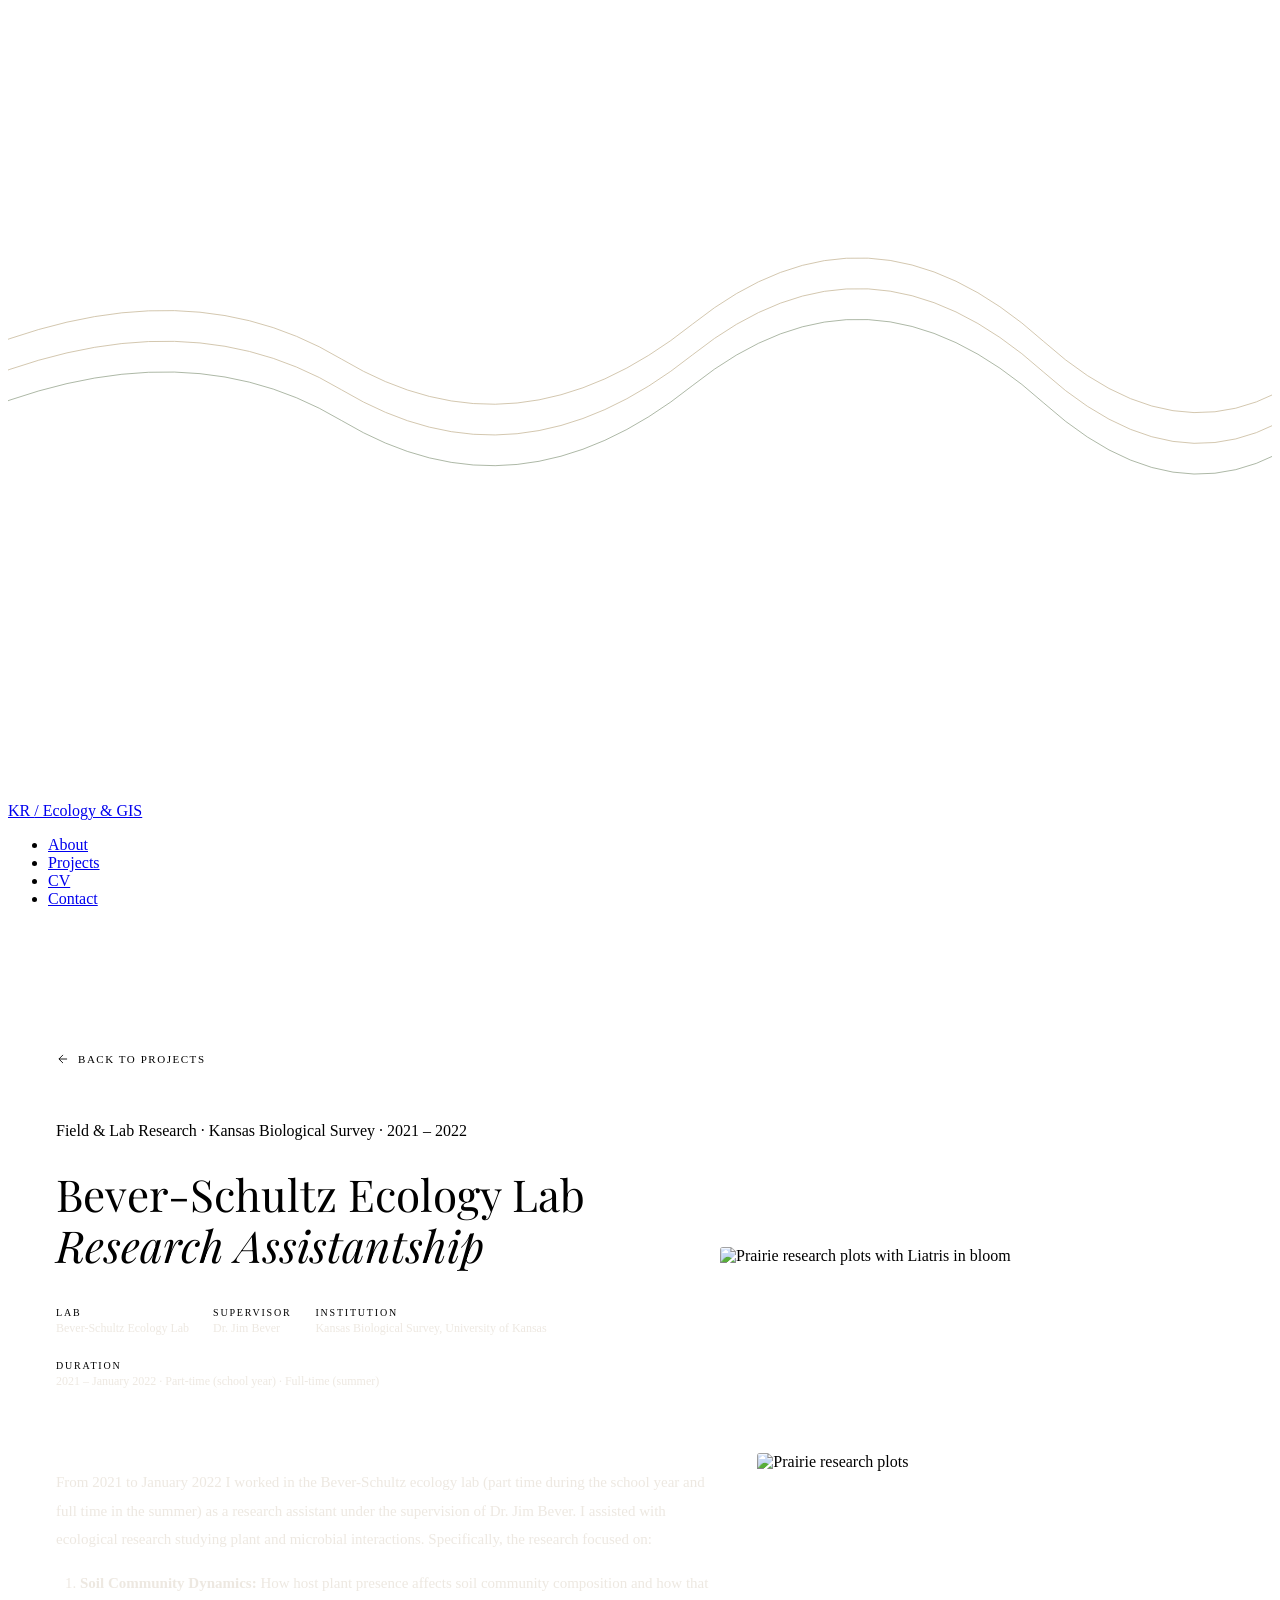
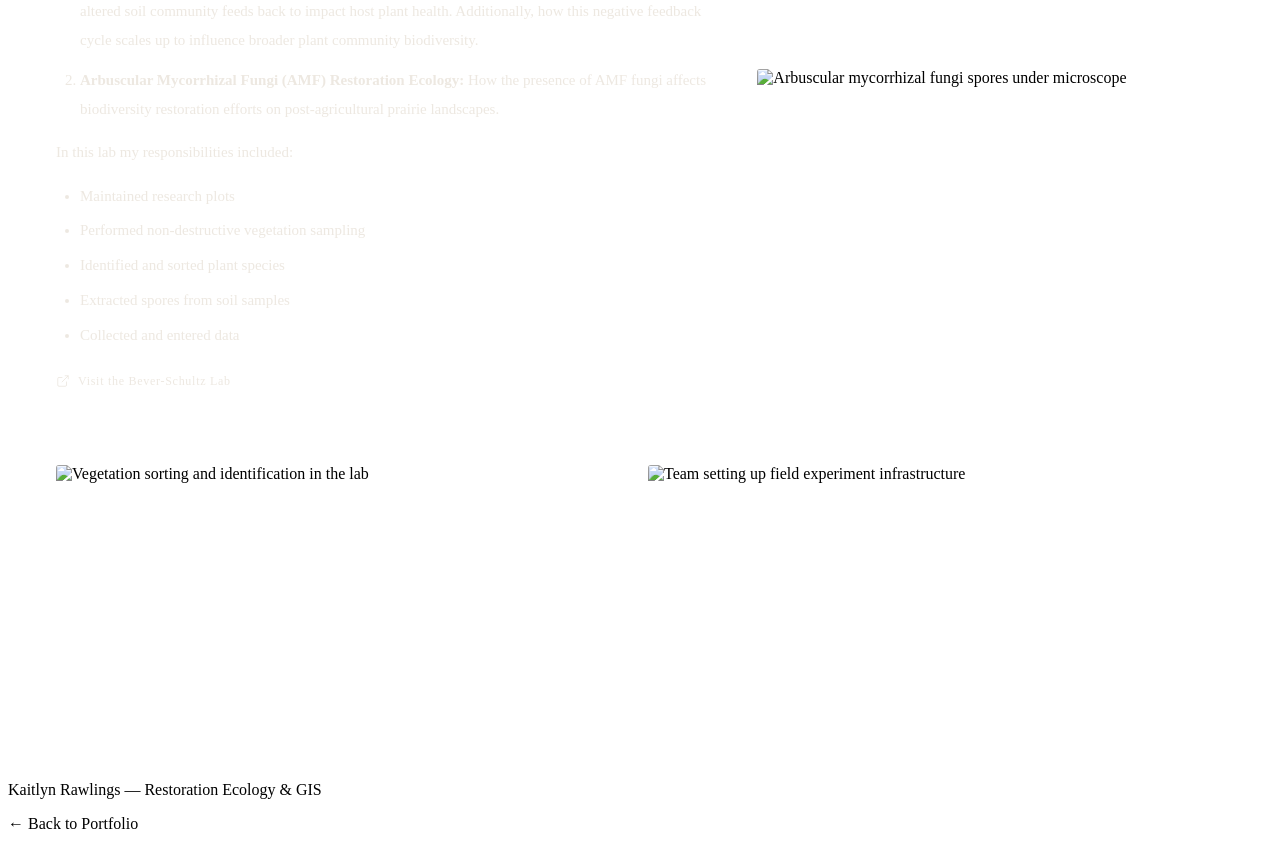
==== projects/ecology-lab.html @ 0ff81ab5 "Add files via upload" ====
<!DOCTYPE html>
<html lang="en">
<head>
  <meta charset="UTF-8">
  <meta name="viewport" content="width=device-width, initial-scale=1.0">
  <title>Bever-Schultz Ecology Lab — Kaitlyn Rawlings</title>
  <link rel="preconnect" href="https://fonts.googleapis.com">
  <link rel="preconnect" href="https://fonts.gstatic.com" crossorigin>
  <link href="https://fonts.googleapis.com/css2?family=Playfair+Display:ital,wght@0,400;0,600;1,400&family=DM+Sans:opsz,wght@9..40,300;9..40,400;9..40,500&display=swap" rel="stylesheet">
  <link rel="stylesheet" href="../css/style.css">
  <style>
    .pp { max-width: 1400px; margin: 0 auto; padding: 8rem 3rem 5rem; position: relative; z-index: 1; }

    .project-back { display: inline-flex; align-items: center; gap: 0.5rem; font-size: 11px; letter-spacing: 0.14em; text-transform: uppercase; color: var(--sage); text-decoration: none; margin-bottom: 2.5rem; transition: color 0.2s; }
    .project-back:hover { color: var(--sand); }
    .project-back svg { width: 14px; height: 14px; }

    /* HEADER + HERO SIDE BY SIDE */
    .header-hero {
      display: grid;
      grid-template-columns: 1.1fr 0.9fr;
      gap: 3rem;
      align-items: center;
      margin-bottom: 3rem;
    }
    .ph h1 { font-family: 'Playfair Display', serif; font-size: clamp(28px, 3.5vw, 44px); color: var(--cream); font-weight: 400; line-height: 1.15; margin-bottom: 1.25rem; }
    .pmeta { display: flex; flex-wrap: wrap; gap: 1.5rem; padding: 1rem 0; border-top: 1px solid var(--line); border-bottom: 1px solid var(--line); margin-bottom: 0; }
    .mi { display: flex; flex-direction: column; gap: 0.2rem; }
    .ml { font-size: 10px; letter-spacing: 0.18em; text-transform: uppercase; color: var(--sage); }
    .mv { font-size: 12px; color: rgba(232,226,217,0.8); }

    .hero-img {
      width: 100%;
      border-radius: 3px;
      border: 1px solid var(--line);
      display: block;
      max-height: 280px;
      object-fit: cover;
      object-position: center 40%;
    }

    /* MAIN CONTENT */
    .content-grid {
      display: grid;
      grid-template-columns: 1.4fr 1fr;
      gap: 3rem;
      align-items: start;
      margin-bottom: 3rem;
    }

    .ptxt { font-size: 15px; color: rgba(232,226,217,0.78); line-height: 1.9; margin-bottom: 1.25rem; }
    .ptxt ol { padding-left: 1.5rem; margin: 0.75rem 0; }
    .ptxt ol li { margin-bottom: 0.75rem; }
    .ptxt ul { padding-left: 1.5rem; margin: 0.75rem 0; list-style: disc; }
    .ptxt ul li { margin-bottom: 0.4rem; }

    .side-photos { display: flex; flex-direction: column; gap: 1rem; }
    .side-photo { width: 100%; border-radius: 3px; border: 1px solid var(--line); display: block; object-fit: cover; height: 200px; }

    /* BOTTOM PHOTOS */
    .bottom-photos {
      display: grid;
      grid-template-columns: 1fr 1fr;
      gap: 1rem;
      margin-top: 1rem;
    }
    .bottom-photos img {
      width: 100%;
      border-radius: 3px;
      border: 1px solid var(--line);
      display: block;
      object-fit: cover;
      height: 220px;
    }

    .lab-link { display: inline-flex; align-items: center; gap: 0.5rem; font-size: 12px; color: var(--sage); text-decoration: none; letter-spacing: 0.06em; transition: color 0.2s; margin-top: 0.5rem; }
    .lab-link:hover { color: var(--sand); }

    @media (max-width: 900px) {
      .pp { padding: 7rem 1.5rem 4rem; }
      .header-hero { grid-template-columns: 1fr; gap: 2rem; }
      .content-grid { grid-template-columns: 1fr; gap: 2rem; }
      .bottom-photos { grid-template-columns: 1fr; }
    }
  </style>
</head>
<body>

  <div class="topo-bg" aria-hidden="true">
    <svg viewBox="0 0 1440 900" preserveAspectRatio="xMidYMid slice" xmlns="http://www.w3.org/2000/svg">
      <path d="M-100,420 Q180,280 380,400 Q580,520 780,360 Q980,200 1180,380 Q1380,560 1560,340" fill="none" stroke="#C8B89A" stroke-width="0.9"/>
      <path d="M-100,455 Q180,315 380,435 Q580,555 780,395 Q980,235 1180,415 Q1380,595 1560,375" fill="none" stroke="#C8B89A" stroke-width="0.9"/>
      <path d="M-100,490 Q180,350 380,470 Q580,590 780,430 Q980,270 1180,450 Q1380,630 1560,410" fill="none" stroke="#7A8C6E" stroke-width="0.7"/>
    </svg>
  </div>

  <nav id="main-nav" class="scrolled">
    <div class="nav-inner">
      <a href="../index.html" class="nav-brand">KR <span>/ Ecology &amp; GIS</span></a>
      <ul class="nav-links">
        <li><a href="../index.html#about">About</a></li>
        <li><a href="../index.html#portfolio">Projects</a></li>
        <li><a href="../index.html#resume">CV</a></li>
        <li><a href="../index.html#contact">Contact</a></li>
      </ul>
    </div>
  </nav>

  <main class="pp">

    <a href="../index.html#portfolio" class="project-back">
      <svg viewBox="0 0 24 24" fill="none" stroke="currentColor" stroke-width="1.5"><path d="M19 12H5M5 12l7-7M5 12l7 7"/></svg>
      Back to Projects
    </a>

    <!-- HEADER LEFT / HERO IMAGE RIGHT -->
    <div class="header-hero">
      <div class="ph">
        <p class="section-eyebrow">Field &amp; Lab Research · Kansas Biological Survey · 2021 – 2022</p>
        <h1>Bever-Schultz Ecology Lab<br><em style="font-style:italic; color: var(--sand);">Research Assistantship</em></h1>
        <div class="pmeta">
          <div class="mi"><span class="ml">Lab</span><span class="mv">Bever-Schultz Ecology Lab</span></div>
          <div class="mi"><span class="ml">Supervisor</span><span class="mv">Dr. Jim Bever</span></div>
          <div class="mi"><span class="ml">Institution</span><span class="mv">Kansas Biological Survey, University of Kansas</span></div>
          <div class="mi"><span class="ml">Duration</span><span class="mv">2021 – January 2022 · Part-time (school year) · Full-time (summer)</span></div>
        </div>
      </div>
      <img src="lab_field_liatris.jpg" alt="Prairie research plots with Liatris in bloom" class="hero-img">
    </div>

    <!-- TEXT LEFT / FIELD PLOTS PHOTO RIGHT -->
    <div class="content-grid">
      <div class="ptxt">
        <p>From 2021 to January 2022 I worked in the Bever-Schultz ecology lab (part time during the school year and full time in the summer) as a research assistant under the supervision of Dr. Jim Bever. I assisted with ecological research studying plant and microbial interactions. Specifically, the research focused on:</p>

        <ol>
          <li><strong>Soil Community Dynamics:</strong> How host plant presence affects soil community composition and how that altered soil community feeds back to impact host plant health. Additionally, how this negative feedback cycle scales up to influence broader plant community biodiversity.</li>
          <li><strong>Arbuscular Mycorrhizal Fungi (AMF) Restoration Ecology:</strong> How the presence of AMF fungi affects biodiversity restoration efforts on post-agricultural prairie landscapes.</li>
        </ol>

        <p>In this lab my responsibilities included:</p>

        <ul>
          <li>Maintained research plots</li>
          <li>Performed non-destructive vegetation sampling</li>
          <li>Identified and sorted plant species</li>
          <li>Extracted spores from soil samples</li>
          <li>Collected and entered data</li>
        </ul>

        <a href="https://bever-schultzlab.weebly.com" target="_blank" rel="noopener" class="lab-link">
          <svg width="14" height="14" viewBox="0 0 24 24" fill="none" stroke="currentColor" stroke-width="1.5"><path d="M18 13v6a2 2 0 01-2 2H5a2 2 0 01-2-2V8a2 2 0 012-2h6"/><polyline points="15 3 21 3 21 9"/><line x1="10" y1="14" x2="21" y2="3"/></svg>
          Visit the Bever-Schultz Lab
        </a>
      </div>

      <!-- FIELD PLOTS + SPORE PHOTOS RIGHT -->
      <div class="side-photos">
        <img src="lab_field_plots.jpg" alt="Prairie research plots" class="side-photo">
        <img src="lab_spores.jpg" alt="Arbuscular mycorrhizal fungi spores under microscope" class="side-photo">
      </div>
    </div>

    <!-- SORTING + TEAM PHOTOS AT BOTTOM -->
    <div class="bottom-photos">
      <img src="lab_sorting.jpg" alt="Vegetation sorting and identification in the lab">
      <img src="lab_team_setup.jpg" alt="Team setting up field experiment infrastructure">
    </div>

  </main>

  <footer style="position: relative; z-index: 1;">
    <div class="footer-inner">
      <p class="footer-left">Kaitlyn Rawlings &mdash; Restoration Ecology &amp; GIS</p>
      <p class="footer-right"><a href="../index.html" style="color: var(--muted); text-decoration: none;">← Back to Portfolio</a></p>
    </div>
  </footer>

  <script>
    const nav = document.getElementById('main-nav');
    window.addEventListener('scroll', () => {
      nav.classList.toggle('scrolled', window.scrollY > 60);
    }, { passive: true });
  </script>
</body>
</html>
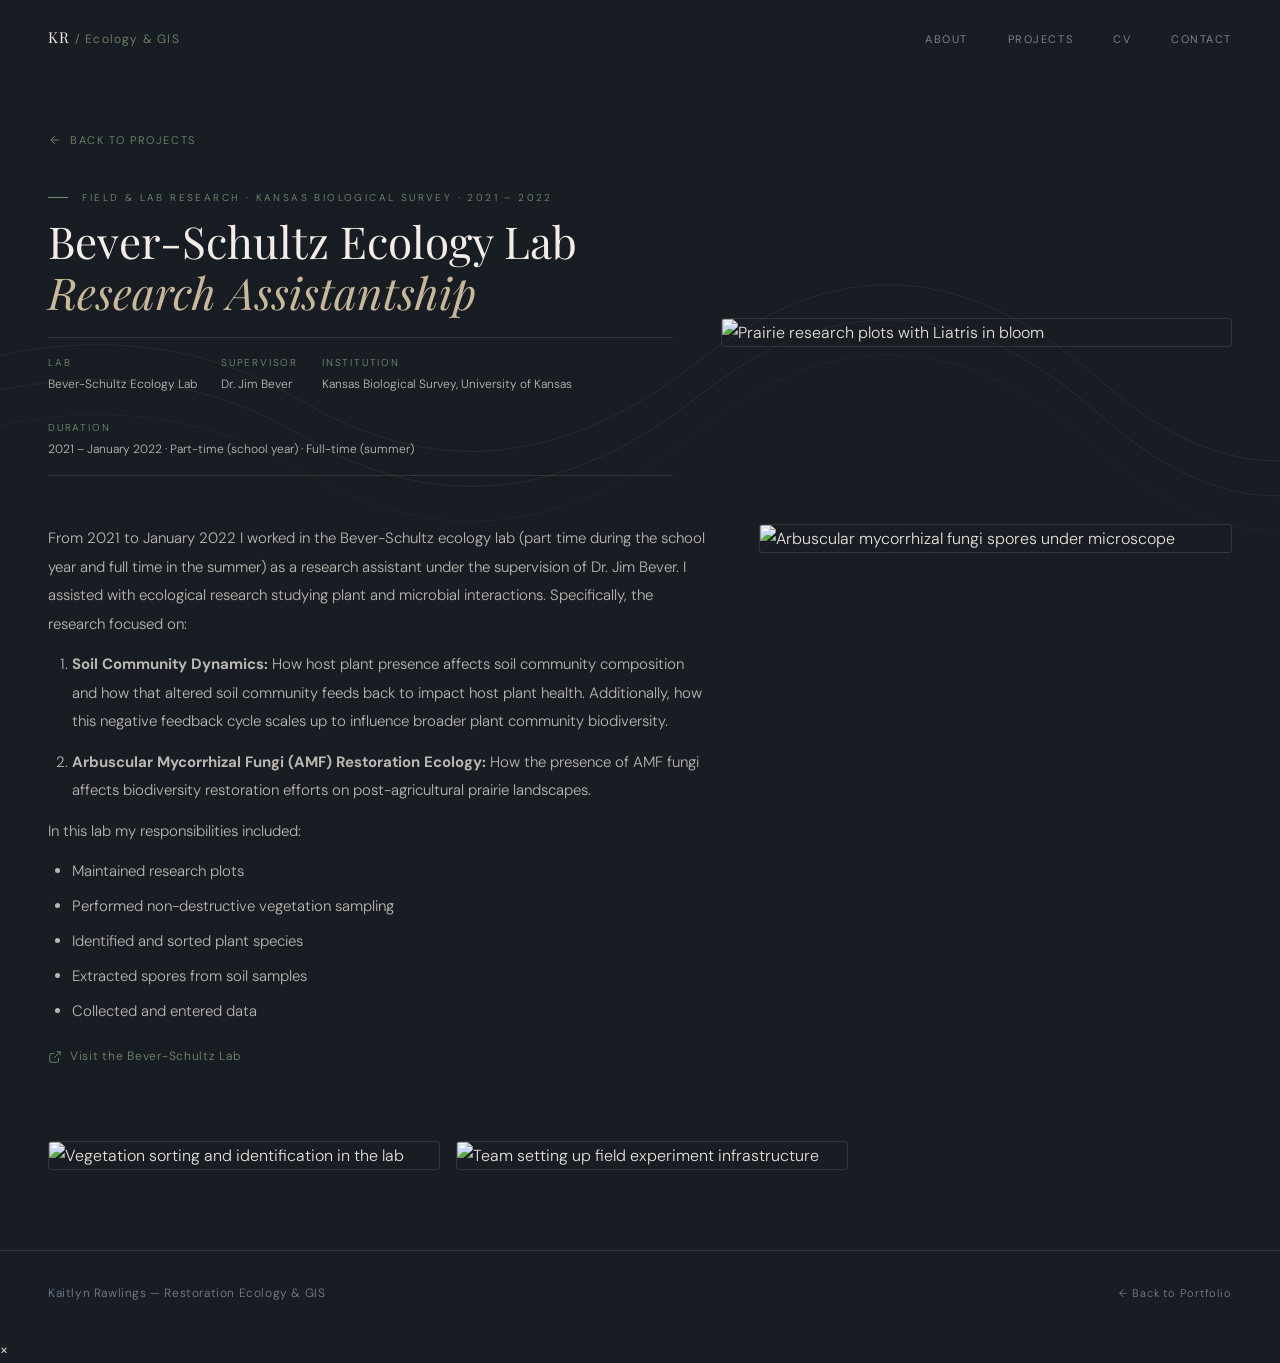
==== commit 7c2a86df: "Add files via upload" ====
--- a/projects/ecology-lab.html
+++ b/projects/ecology-lab.html
@@ -55,7 +55,7 @@
     .ptxt ul li { margin-bottom: 0.4rem; }
 
     .side-photos { display: flex; flex-direction: column; gap: 1rem; }
-    .side-photo { width: 100%; border-radius: 3px; border: 1px solid var(--line); display: block; object-fit: cover; height: 200px; }
+    .side-photo { width: 100%; border-radius: 3px; border: 1px solid var(--line); display: block; }
 
     /* BOTTOM PHOTOS */
     .bottom-photos {
@@ -63,14 +63,14 @@
       grid-template-columns: 1fr 1fr;
       gap: 1rem;
       margin-top: 1rem;
+      max-width: 800px;
     }
     .bottom-photos img {
       width: 100%;
       border-radius: 3px;
       border: 1px solid var(--line);
       display: block;
-      object-fit: cover;
-      height: 220px;
+      cursor: zoom-in;
     }
 
     .lab-link { display: inline-flex; align-items: center; gap: 0.5rem; font-size: 12px; color: var(--sage); text-decoration: none; letter-spacing: 0.06em; transition: color 0.2s; margin-top: 0.5rem; }
@@ -156,15 +156,14 @@
 
       <!-- FIELD PLOTS + SPORE PHOTOS RIGHT -->
       <div class="side-photos">
-        <img src="lab_field_plots.jpg" alt="Prairie research plots" class="side-photo">
-        <img src="lab_spores.jpg" alt="Arbuscular mycorrhizal fungi spores under microscope" class="side-photo">
+        <img src="lab_spores.jpg" alt="Arbuscular mycorrhizal fungi spores under microscope" class="side-photo zoomable">
       </div>
     </div>
 
     <!-- SORTING + TEAM PHOTOS AT BOTTOM -->
     <div class="bottom-photos">
-      <img src="lab_sorting.jpg" alt="Vegetation sorting and identification in the lab">
-      <img src="lab_team_setup.jpg" alt="Team setting up field experiment infrastructure">
+      <img src="lab_sorting.jpg" alt="Vegetation sorting and identification in the lab" class="zoomable">
+      <img src="lab_team_setup.jpg" alt="Team setting up field experiment infrastructure" class="zoomable">
     </div>
 
   </main>
@@ -181,6 +180,21 @@
     window.addEventListener('scroll', () => {
       nav.classList.toggle('scrolled', window.scrollY > 60);
     }, { passive: true });
+    (function() {
+      const overlay = document.createElement('div');
+      overlay.className = 'lightbox-overlay';
+      const img = document.createElement('img');
+      const close = document.createElement('span');
+      close.className = 'lightbox-close'; close.innerHTML = '&times;';
+      overlay.appendChild(img); overlay.appendChild(close);
+      document.body.appendChild(overlay);
+      function openLightbox(src, alt) { img.src = src; img.alt = alt || ''; overlay.classList.add('active'); document.body.style.overflow = 'hidden'; }
+      function closeLightbox() { overlay.classList.remove('active'); document.body.style.overflow = ''; }
+      close.addEventListener('click', closeLightbox);
+      overlay.addEventListener('click', function(e) { if (e.target === overlay) closeLightbox(); });
+      document.addEventListener('keydown', function(e) { if (e.key === 'Escape') closeLightbox(); });
+      document.querySelectorAll('.zoomable').forEach(function(el) { el.addEventListener('click', function() { openLightbox(el.src, el.alt); }); });
+    })();
   </script>
 </body>
 </html>
--- a/css/style.css
+++ b/css/style.css
@@ -0,0 +1,994 @@
+/* ================================================
+   Kaitlyn Rawlings — Portfolio
+   Topographic Field Science Aesthetic
+   ================================================ */
+
+:root {
+  --sand:    #C8B89A;
+  --sage:    #7A8C6E;
+  --slate:   #2C3440;
+  --deep:    #181D24;
+  --deeper:  #121519;
+  --fog:     #E8E2D9;
+  --cream:   #F2EDE6;
+  --rust:    #A05C3A;
+  --muted:   #7A8090;
+  --line:    rgba(200,184,154,0.15);
+  --line-md: rgba(200,184,154,0.25);
+}
+
+/* ---- RESET ---- */
+*, *::before, *::after { box-sizing: border-box; margin: 0; padding: 0; }
+html { scroll-behavior: smooth; font-size: 16px; }
+
+body {
+  background: var(--deep);
+  color: var(--fog);
+  font-family: 'DM Sans', 'Helvetica Neue', sans-serif;
+  font-weight: 300;
+  line-height: 1.7;
+  overflow-x: hidden;
+  -webkit-font-smoothing: antialiased;
+}
+
+img { max-width: 100%; display: block; }
+a { color: inherit; }
+
+/* ---- PASSWORD GATE ---- */
+#gate {
+  position: fixed;
+  inset: 0;
+  z-index: 9999;
+  background: var(--deeper);
+  display: flex;
+  align-items: center;
+  justify-content: center;
+  transition: opacity 0.6s ease;
+}
+#gate.hidden {
+  opacity: 0;
+  pointer-events: none;
+}
+
+.gate-inner {
+  text-align: center;
+  max-width: 380px;
+  width: 90%;
+  padding: 0 1rem;
+}
+
+.gate-mark {
+  display: flex;
+  justify-content: center;
+  margin-bottom: 2rem;
+}
+
+.gate-eyebrow {
+  font-size: 10px;
+  letter-spacing: 0.22em;
+  text-transform: uppercase;
+  color: var(--sage);
+  margin-bottom: 0.75rem;
+}
+
+.gate-title {
+  font-family: 'Playfair Display', Georgia, serif;
+  font-size: 38px;
+  color: var(--cream);
+  font-weight: 400;
+  margin-bottom: 0.25rem;
+}
+
+.gate-sub {
+  font-size: 13px;
+  color: var(--muted);
+  letter-spacing: 0.05em;
+  margin-bottom: 2.5rem;
+}
+
+.gate-form {
+  display: flex;
+  flex-direction: column;
+  gap: 0.75rem;
+}
+
+.gate-input {
+  background: rgba(255,255,255,0.04);
+  border: 1px solid rgba(200,184,154,0.25);
+  color: var(--fog);
+  font-family: 'DM Sans', sans-serif;
+  font-size: 15px;
+  font-weight: 300;
+  padding: 13px 18px;
+  border-radius: 3px;
+  outline: none;
+  letter-spacing: 0.06em;
+  transition: border-color 0.2s;
+  text-align: center;
+}
+.gate-input::placeholder { color: var(--muted); }
+.gate-input:focus { border-color: var(--sand); }
+
+.gate-btn {
+  background: var(--sage);
+  color: var(--cream);
+  border: none;
+  font-family: 'DM Sans', sans-serif;
+  font-size: 11px;
+  font-weight: 500;
+  letter-spacing: 0.15em;
+  text-transform: uppercase;
+  padding: 14px;
+  border-radius: 3px;
+  cursor: pointer;
+  transition: background 0.2s;
+}
+.gate-btn:hover { background: #6A7C5E; }
+
+.gate-error {
+  font-size: 12px;
+  color: #C07060;
+  margin-top: 0.5rem;
+  min-height: 18px;
+  letter-spacing: 0.04em;
+}
+
+.gate-note {
+  font-size: 11px;
+  color: rgba(122,128,144,0.6);
+  margin-top: 2rem;
+  letter-spacing: 0.06em;
+}
+
+/* ---- TOPO BG ---- */
+.topo-bg {
+  position: fixed;
+  inset: 0;
+  z-index: 0;
+  pointer-events: none;
+  opacity: 0.1;
+  overflow: hidden;
+}
+.topo-bg svg { width: 100%; height: 100%; }
+
+/* ---- NAV ---- */
+#main-nav {
+  position: fixed;
+  top: 0; left: 0; right: 0;
+  z-index: 100;
+  transition: background 0.3s;
+}
+#main-nav.scrolled {
+  background: rgba(24,29,36,0.96);
+  backdrop-filter: blur(12px);
+  border-bottom: 1px solid var(--line);
+}
+
+.nav-inner {
+  max-width: 1400px;
+  margin: 0 auto;
+  padding: 1.5rem 3rem;
+  display: flex;
+  align-items: center;
+  justify-content: space-between;
+}
+
+.nav-brand {
+  font-family: 'Playfair Display', serif;
+  font-size: 15px;
+  letter-spacing: 0.06em;
+  color: var(--cream);
+  text-decoration: none;
+}
+.nav-brand span {
+  color: var(--sage);
+  font-family: 'DM Sans', sans-serif;
+  font-size: 12px;
+  font-weight: 300;
+  letter-spacing: 0.1em;
+}
+
+.nav-links {
+  display: flex;
+  gap: 2.5rem;
+  list-style: none;
+}
+.nav-links a {
+  color: var(--muted);
+  text-decoration: none;
+  font-size: 11px;
+  letter-spacing: 0.14em;
+  text-transform: uppercase;
+  transition: color 0.2s;
+  font-weight: 400;
+}
+.nav-links a:hover { color: var(--sand); }
+
+.nav-toggle {
+  display: none;
+  flex-direction: column;
+  gap: 5px;
+  background: none;
+  border: none;
+  cursor: pointer;
+  padding: 4px;
+}
+.nav-toggle span {
+  display: block;
+  width: 22px; height: 1px;
+  background: var(--fog);
+  transition: all 0.3s;
+}
+
+/* ---- SECTIONS ---- */
+section { position: relative; z-index: 1; }
+
+.section-alt { background: rgba(255,255,255,0.025); }
+
+.section-inner {
+  max-width: 1400px;
+  margin: 0 auto;
+  padding: 5rem 3rem;
+}
+
+.section-eyebrow {
+  font-size: 10px;
+  letter-spacing: 0.24em;
+  text-transform: uppercase;
+  color: var(--sage);
+  margin-bottom: 0.6rem;
+  display: flex;
+  align-items: center;
+  gap: 0.9rem;
+}
+.section-eyebrow::before {
+  content: '';
+  display: block;
+  width: 20px; height: 1px;
+  background: var(--sage);
+  flex-shrink: 0;
+}
+
+.section-title {
+  font-family: 'Playfair Display', serif;
+  font-size: clamp(34px, 4.5vw, 52px);
+  color: var(--cream);
+  line-height: 1.1;
+  margin-bottom: 3rem;
+  font-weight: 400;
+}
+
+/* ---- HERO ---- */
+#hero {
+  display: flex;
+  flex-direction: column;
+  justify-content: center;
+  padding: 7rem 3rem 5rem;
+  position: relative;
+}
+
+.hero-three {
+  max-width: 1400px;
+  margin: 0 auto;
+  width: 100%;
+  display: grid;
+  grid-template-columns: 1.2fr 0.75fr 0.85fr;
+  gap: 3rem;
+  align-items: center;
+}
+
+.hero-col-left { }
+
+.hero-col-photo {
+  display: flex;
+  align-items: stretch;
+}
+
+.hero-photo-placeholder {
+  width: 100%;
+  min-height: 320px;
+  background: rgba(44,52,64,0.6);
+  border: 1px solid var(--line);
+  border-radius: 3px;
+  display: flex;
+  flex-direction: column;
+  align-items: center;
+  justify-content: center;
+  gap: 0.75rem;
+}
+
+.hero-col-photo img {
+  width: 100%;
+  height: 100%;
+  min-height: 320px;
+  object-fit: cover;
+  border-radius: 3px;
+  display: block;
+}
+
+.placeholder-text {
+  font-size: 10px;
+  letter-spacing: 0.1em;
+  text-transform: uppercase;
+  color: rgba(122,128,144,0.45);
+}
+
+.hero-col-facts {
+  display: flex;
+  flex-direction: column;
+  gap: 0;
+  border-left: 1px solid var(--line);
+  padding-left: 2.5rem;
+}
+
+.hero-fact {
+  display: flex;
+  flex-direction: column;
+  gap: 0.2rem;
+  padding: 1.1rem 0;
+  border-bottom: 1px solid var(--line);
+}
+.hero-fact:first-child { padding-top: 0; }
+.hero-fact:last-child { border-bottom: none; }
+
+.hero-fact-label {
+  font-size: 10px;
+  letter-spacing: 0.18em;
+  text-transform: uppercase;
+  color: var(--sage);
+}
+
+.hero-fact-val {
+  font-size: 13px;
+  color: rgba(232,226,217,0.78);
+  line-height: 1.6;
+}
+
+.hero-eyebrow {
+  display: flex;
+  align-items: center;
+  gap: 1rem;
+  font-size: 11px;
+  letter-spacing: 0.2em;
+  text-transform: uppercase;
+  color: var(--sage);
+  margin-bottom: 1.75rem;
+}
+
+.eyebrow-line {
+  display: block;
+  width: 40px; height: 1px;
+  background: var(--sage);
+  flex-shrink: 0;
+}
+
+.hero-name {
+  font-family: 'Playfair Display', serif;
+  font-size: clamp(36px, 4.5vw, 62px);
+  line-height: 1.0;
+  color: var(--cream);
+  margin-bottom: 0.2em;
+  font-weight: 400;
+}
+.hero-name em {
+  font-style: italic;
+  color: var(--sand);
+}
+
+.hero-bio {
+  font-size: 15px;
+  color: rgba(232,226,217,0.78);
+  line-height: 1.85;
+  margin-bottom: 1.75rem;
+  max-width: 500px;
+}
+
+.hero-tagline {
+  font-family: 'Playfair Display', serif;
+  font-size: clamp(16px, 2vw, 22px);
+  color: var(--sage);
+  font-style: italic;
+  margin-bottom: 1.75rem;
+}
+
+.hero-cta {
+  display: flex;
+  gap: 1rem;
+  flex-wrap: wrap;
+}
+
+.btn-primary {
+  background: var(--sage);
+  color: var(--cream);
+  text-decoration: none;
+  font-size: 11px;
+  font-weight: 500;
+  letter-spacing: 0.14em;
+  text-transform: uppercase;
+  padding: 14px 30px;
+  border-radius: 2px;
+  transition: background 0.2s;
+  display: inline-block;
+}
+.btn-primary:hover { background: #6A7C5E; color: var(--cream); }
+
+.btn-ghost {
+  border: 1px solid rgba(200,184,154,0.35);
+  color: var(--sand);
+  text-decoration: none;
+  font-size: 11px;
+  font-weight: 400;
+  letter-spacing: 0.14em;
+  text-transform: uppercase;
+  padding: 14px 30px;
+  border-radius: 2px;
+  transition: all 0.2s;
+  display: inline-block;
+}
+.btn-ghost:hover {
+  border-color: var(--sand);
+  background: rgba(200,184,154,0.07);
+  color: var(--sand);
+}
+
+.hero-scroll-hint {
+  position: absolute;
+  bottom: 2.5rem;
+  left: 3rem;
+  display: flex;
+  align-items: center;
+  gap: 1rem;
+  color: var(--muted);
+  font-size: 10px;
+  letter-spacing: 0.18em;
+  text-transform: uppercase;
+}
+.scroll-line {
+  width: 1px;
+  height: 40px;
+  background: linear-gradient(to bottom, var(--muted), transparent);
+}
+
+/* ---- ABOUT ---- */
+.about-grid {
+  display: grid;
+  grid-template-columns: 1.6fr 1fr;
+  gap: 4rem;
+  align-items: start;
+}
+
+.about-text p {
+  color: rgba(232,226,217,0.78);
+  font-size: 15px;
+  margin-bottom: 1.25rem;
+  line-height: 1.9;
+}
+
+.about-facts { display: flex; flex-direction: column; gap: 1.25rem; }
+
+.fact-card {
+  border-left: 2px solid rgba(122,140,110,0.5);
+  padding: 0.6rem 0 0.6rem 1.25rem;
+}
+.fact-label {
+  font-size: 10px;
+  letter-spacing: 0.18em;
+  text-transform: uppercase;
+  color: var(--sage);
+  margin-bottom: 0.3rem;
+}
+.fact-value {
+  font-size: 13px;
+  color: rgba(232,226,217,0.8);
+  line-height: 1.6;
+}
+
+/* ---- SKILLS ---- */
+.skills-grid {
+  display: grid;
+  grid-template-columns: repeat(auto-fit, minmax(230px, 1fr));
+  gap: 1.5rem;
+}
+
+.skill-card {
+  background: rgba(255,255,255,0.03);
+  border: 1px solid var(--line);
+  border-radius: 3px;
+  padding: 2rem 1.75rem;
+  transition: border-color 0.3s;
+}
+.skill-card:hover { border-color: var(--line-md); }
+
+.skill-icon-wrap {
+  color: var(--sage);
+  margin-bottom: 1.25rem;
+  opacity: 0.7;
+}
+
+.skill-cat {
+  font-size: 10px;
+  letter-spacing: 0.18em;
+  text-transform: uppercase;
+  color: var(--sage);
+  margin-bottom: 0.3rem;
+}
+
+.skill-name {
+  font-family: 'Playfair Display', serif;
+  font-size: 17px;
+  color: var(--cream);
+  margin-bottom: 0.9rem;
+  font-weight: 400;
+  line-height: 1.3;
+}
+
+.skill-tags { display: flex; flex-wrap: wrap; gap: 0.4rem; }
+
+.tag {
+  font-size: 11px;
+  letter-spacing: 0.04em;
+  color: var(--muted);
+  background: rgba(122,140,110,0.1);
+  border: 1px solid rgba(122,140,110,0.2);
+  padding: 3px 9px;
+  border-radius: 2px;
+}
+
+/* ---- PORTFOLIO ---- */
+.portfolio-grid {
+  display: grid;
+  grid-template-columns: repeat(auto-fit, minmax(300px, 1fr));
+  gap: 2rem;
+}
+
+.project-card {
+  background: rgba(255,255,255,0.03);
+  border: 1px solid var(--line);
+  border-radius: 3px;
+  overflow: hidden;
+  transition: transform 0.35s ease, border-color 0.3s;
+}
+.project-card:hover {
+  transform: translateY(-5px);
+  border-color: var(--line-md);
+}
+
+.project-thumb {
+  height: 190px;
+  position: relative;
+  overflow: hidden;
+}
+.thumb-stormwater {
+  background: linear-gradient(145deg, #1e2a38 0%, #1a2820 100%);
+}
+.thumb-catchment {
+  background: linear-gradient(145deg, #1a2838 0%, #162030 100%);
+}
+.thumb-quindaro {
+  background: linear-gradient(145deg, #1f2a1a 0%, #1a2530 100%);
+}
+.thumb-mycorrhizal {
+  background: linear-gradient(145deg, #251f1a 0%, #1a2020 100%);
+}
+
+.thumb-overlay {
+  position: absolute;
+  inset: 0;
+  display: flex;
+  align-items: flex-end;
+  padding: 1rem 1.25rem;
+}
+.thumb-tag {
+  font-size: 10px;
+  letter-spacing: 0.14em;
+  text-transform: uppercase;
+  color: var(--sage);
+  background: rgba(24,29,36,0.7);
+  padding: 4px 10px;
+  border-radius: 2px;
+  backdrop-filter: blur(4px);
+}
+
+.project-body { padding: 1.5rem 1.75rem; }
+
+.project-type {
+  font-size: 10px;
+  letter-spacing: 0.16em;
+  text-transform: uppercase;
+  color: var(--rust);
+  margin-bottom: 0.4rem;
+  opacity: 0.85;
+}
+
+.project-name {
+  font-family: 'Playfair Display', serif;
+  font-size: 17px;
+  color: var(--cream);
+  margin-bottom: 0.65rem;
+  line-height: 1.35;
+  font-weight: 400;
+}
+
+.project-desc {
+  font-size: 13px;
+  color: rgba(232,226,217,0.62);
+  line-height: 1.75;
+  margin-bottom: 1.1rem;
+}
+
+.project-tags { display: flex; flex-wrap: wrap; gap: 0.4rem; }
+
+/* ---- CARTOGRAPHY ---- */
+.carto-intro {
+  max-width: 580px;
+  color: rgba(232,226,217,0.72);
+  font-size: 15px;
+  margin-bottom: 3rem;
+  line-height: 1.85;
+}
+
+.carto-grid {
+  display: grid;
+  grid-template-columns: repeat(auto-fit, minmax(300px, 1fr));
+  gap: 2rem;
+  margin-bottom: 1.75rem;
+}
+
+.map-card {
+  background: rgba(255,255,255,0.03);
+  border: 1px solid var(--line);
+  border-radius: 3px;
+  overflow: hidden;
+  transition: transform 0.35s ease, border-color 0.3s;
+}
+.map-card:hover {
+  transform: translateY(-5px);
+  border-color: var(--line-md);
+}
+
+.map-thumb {
+  height: 220px;
+  background: var(--slate);
+  display: flex;
+  align-items: center;
+  justify-content: center;
+  overflow: hidden;
+  position: relative;
+}
+.map-thumb img {
+  width: 100%;
+  height: 100%;
+  object-fit: cover;
+  transition: transform 0.4s ease;
+}
+.map-card:hover .map-thumb img { transform: scale(1.03); }
+
+.map-placeholder {
+  display: flex;
+  flex-direction: column;
+  align-items: center;
+  gap: 0.75rem;
+}
+.map-placeholder-text {
+  font-size: 11px;
+  letter-spacing: 0.1em;
+  text-transform: uppercase;
+  color: rgba(122,128,144,0.5);
+}
+
+.map-info { padding: 1.5rem 1.75rem; }
+
+.map-org {
+  font-size: 10px;
+  letter-spacing: 0.16em;
+  text-transform: uppercase;
+  color: var(--rust);
+  margin-bottom: 0.4rem;
+  opacity: 0.85;
+}
+
+.map-title {
+  font-family: 'Playfair Display', serif;
+  font-size: 16px;
+  color: var(--cream);
+  margin-bottom: 0.5rem;
+  line-height: 1.35;
+  font-weight: 400;
+}
+
+.map-desc {
+  font-size: 12px;
+  color: rgba(232,226,217,0.58);
+  line-height: 1.7;
+  margin-bottom: 1rem;
+}
+
+.map-meta { display: flex; flex-wrap: wrap; gap: 0.4rem; }
+
+.carto-note {
+  font-size: 12px;
+  color: rgba(122,128,144,0.6);
+  border-left: 2px solid rgba(122,140,110,0.3);
+  padding-left: 1rem;
+  line-height: 1.7;
+  font-style: italic;
+}
+
+/* ---- RESUME ---- */
+.resume-layout {
+  display: grid;
+  grid-template-columns: 1.1fr 1fr;
+  gap: 5rem;
+  align-items: start;
+}
+
+.resume-col-title {
+  font-size: 10px;
+  letter-spacing: 0.2em;
+  text-transform: uppercase;
+  color: var(--sage);
+  margin-bottom: 2rem;
+  padding-bottom: 0.75rem;
+  border-bottom: 1px solid var(--line);
+}
+
+.resume-item { margin-bottom: 2.25rem; }
+
+.resume-header {
+  display: flex;
+  justify-content: space-between;
+  align-items: flex-start;
+  gap: 1rem;
+  margin-bottom: 0.35rem;
+}
+
+.resume-role {
+  font-family: 'Playfair Display', serif;
+  font-size: 15px;
+  color: var(--cream);
+  font-weight: 400;
+  line-height: 1.3;
+}
+
+.resume-date {
+  font-size: 11px;
+  color: var(--muted);
+  letter-spacing: 0.04em;
+  white-space: nowrap;
+  flex-shrink: 0;
+  padding-top: 2px;
+}
+
+.resume-org {
+  font-size: 12px;
+  color: var(--sage);
+  margin-bottom: 0.5rem;
+  letter-spacing: 0.03em;
+}
+
+.resume-bullets {
+  list-style: none;
+  display: flex;
+  flex-direction: column;
+  gap: 0.4rem;
+}
+.resume-bullets li {
+  font-size: 13px;
+  color: rgba(232,226,217,0.6);
+  line-height: 1.7;
+  padding-left: 1rem;
+  position: relative;
+}
+.resume-bullets li::before {
+  content: '—';
+  position: absolute;
+  left: 0;
+  color: rgba(122,140,110,0.5);
+  font-size: 11px;
+}
+
+.resume-detail {
+  font-size: 13px;
+  color: rgba(232,226,217,0.6);
+  line-height: 1.7;
+}
+
+.skills-list { display: flex; flex-direction: column; gap: 0; }
+
+.skill-row {
+  display: grid;
+  grid-template-columns: 110px 1fr;
+  gap: 1rem;
+  padding: 0.8rem 0;
+  border-bottom: 1px solid var(--line);
+  align-items: baseline;
+}
+
+.skill-row-label {
+  font-size: 10px;
+  letter-spacing: 0.12em;
+  text-transform: uppercase;
+  color: var(--muted);
+  flex-shrink: 0;
+}
+
+.skill-row-val {
+  font-size: 13px;
+  color: rgba(232,226,217,0.72);
+}
+
+.resume-download {
+  margin-top: 2.5rem;
+  padding-top: 2rem;
+  border-top: 1px solid var(--line);
+}
+
+/* ---- CV ---- */
+.cv-desc {
+  font-size: 15px;
+  color: rgba(232,226,217,0.72);
+  max-width: 480px;
+  line-height: 1.8;
+  margin-bottom: 2rem;
+}
+
+.cv-btns {
+  display: flex;
+  gap: 1rem;
+  flex-wrap: wrap;
+}
+
+.maps-subtitle {
+  font-family: 'Playfair Display', serif;
+  font-size: 28px;
+  color: var(--cream);
+  font-weight: 400;
+  margin: 4rem 0 1rem;
+}
+
+/* ---- CONTACT ---- */
+.contact-grid {
+  display: grid;
+  grid-template-columns: 1fr 1fr;
+  gap: 5rem;
+  align-items: start;
+}
+
+.contact-text {
+  font-size: 15px;
+  color: rgba(232,226,217,0.72);
+  line-height: 1.9;
+  margin-bottom: 1.25rem;
+}
+
+.contact-right { display: flex; flex-direction: column; gap: 0.75rem; }
+
+.contact-link {
+  display: flex;
+  align-items: center;
+  gap: 1rem;
+  text-decoration: none;
+  padding: 1rem 1.25rem;
+  border: 1px solid var(--line);
+  border-radius: 3px;
+  transition: all 0.2s;
+  color: var(--fog);
+}
+.contact-link:hover {
+  border-color: var(--line-md);
+  background: rgba(255,255,255,0.02);
+  color: var(--sand);
+}
+
+.contact-link-icon {
+  color: var(--sage);
+  flex-shrink: 0;
+  opacity: 0.8;
+}
+
+.contact-link-type {
+  display: block;
+  font-size: 10px;
+  letter-spacing: 0.14em;
+  text-transform: uppercase;
+  color: var(--muted);
+  margin-bottom: 2px;
+}
+
+.contact-link-val {
+  font-size: 14px;
+  font-weight: 400;
+}
+
+.contact-note {
+  font-size: 12px;
+  color: rgba(122,128,144,0.6);
+  padding: 1rem 1.25rem;
+  border: 1px dashed rgba(200,184,154,0.15);
+  border-radius: 3px;
+  line-height: 1.6;
+  margin-top: 0.25rem;
+  font-style: italic;
+}
+
+/* ---- FOOTER ---- */
+footer {
+  position: relative;
+  z-index: 1;
+  border-top: 1px solid var(--line);
+  padding: 2rem 3rem;
+}
+
+.footer-inner {
+  max-width: 1400px;
+  margin: 0 auto;
+  display: flex;
+  justify-content: space-between;
+  align-items: center;
+}
+
+.footer-left {
+  font-size: 12px;
+  color: var(--muted);
+  letter-spacing: 0.05em;
+}
+
+.footer-right {
+  font-size: 11px;
+  color: rgba(122,128,144,0.45);
+  letter-spacing: 0.08em;
+}
+
+/* ---- SCROLL ANIMATIONS ---- */
+.fade-up {
+  opacity: 0;
+  transform: translateY(28px);
+  transition: opacity 0.75s ease, transform 0.75s ease;
+}
+.fade-up.visible {
+  opacity: 1;
+  transform: translateY(0);
+}
+
+/* ---- RESPONSIVE ---- */
+@media (max-width: 900px) {
+  .about-grid,
+  .resume-layout,
+  .contact-grid { grid-template-columns: 1fr; gap: 3rem; }
+
+  .nav-inner { padding: 1.25rem 1.5rem; }
+  .nav-links { display: none; flex-direction: column; gap: 0; }
+  .nav-links.open {
+    display: flex;
+    position: absolute;
+    top: 100%;
+    left: 0; right: 0;
+    background: rgba(18,21,25,0.98);
+    border-bottom: 1px solid var(--line);
+    padding: 1rem 1.5rem 1.5rem;
+  }
+  .nav-links.open li a {
+    display: block;
+    padding: 0.7rem 0;
+    border-bottom: 1px solid var(--line);
+  }
+  .nav-toggle { display: flex; }
+
+  #hero { padding: 8rem 1.5rem 4rem; }
+  .hero-three { grid-template-columns: 1fr; gap: 2rem; }
+  .hero-col-photo { order: -1; }
+  .hero-photo-placeholder { min-height: 200px; }
+  .hero-col-photo img { min-height: 200px; }
+  .hero-col-facts { border-left: none; padding-left: 0; border-top: 1px solid var(--line); padding-top: 1.5rem; display: grid; grid-template-columns: 1fr 1fr; gap: 0; }
+  .hero-fact { padding: 0.8rem 1rem 0.8rem 0; }
+  .section-inner { padding: 5rem 1.5rem; }
+  .hero-scroll-hint { left: 1.5rem; }
+  footer { padding: 1.5rem; }
+  .footer-inner { flex-direction: column; gap: 0.4rem; text-align: center; }
+}
+
+@media (max-width: 580px) {
+  .hero-name { font-size: 52px; }
+  .portfolio-grid, .carto-grid { grid-template-columns: 1fr; }
+  .skills-grid { grid-template-columns: 1fr; }
+}
